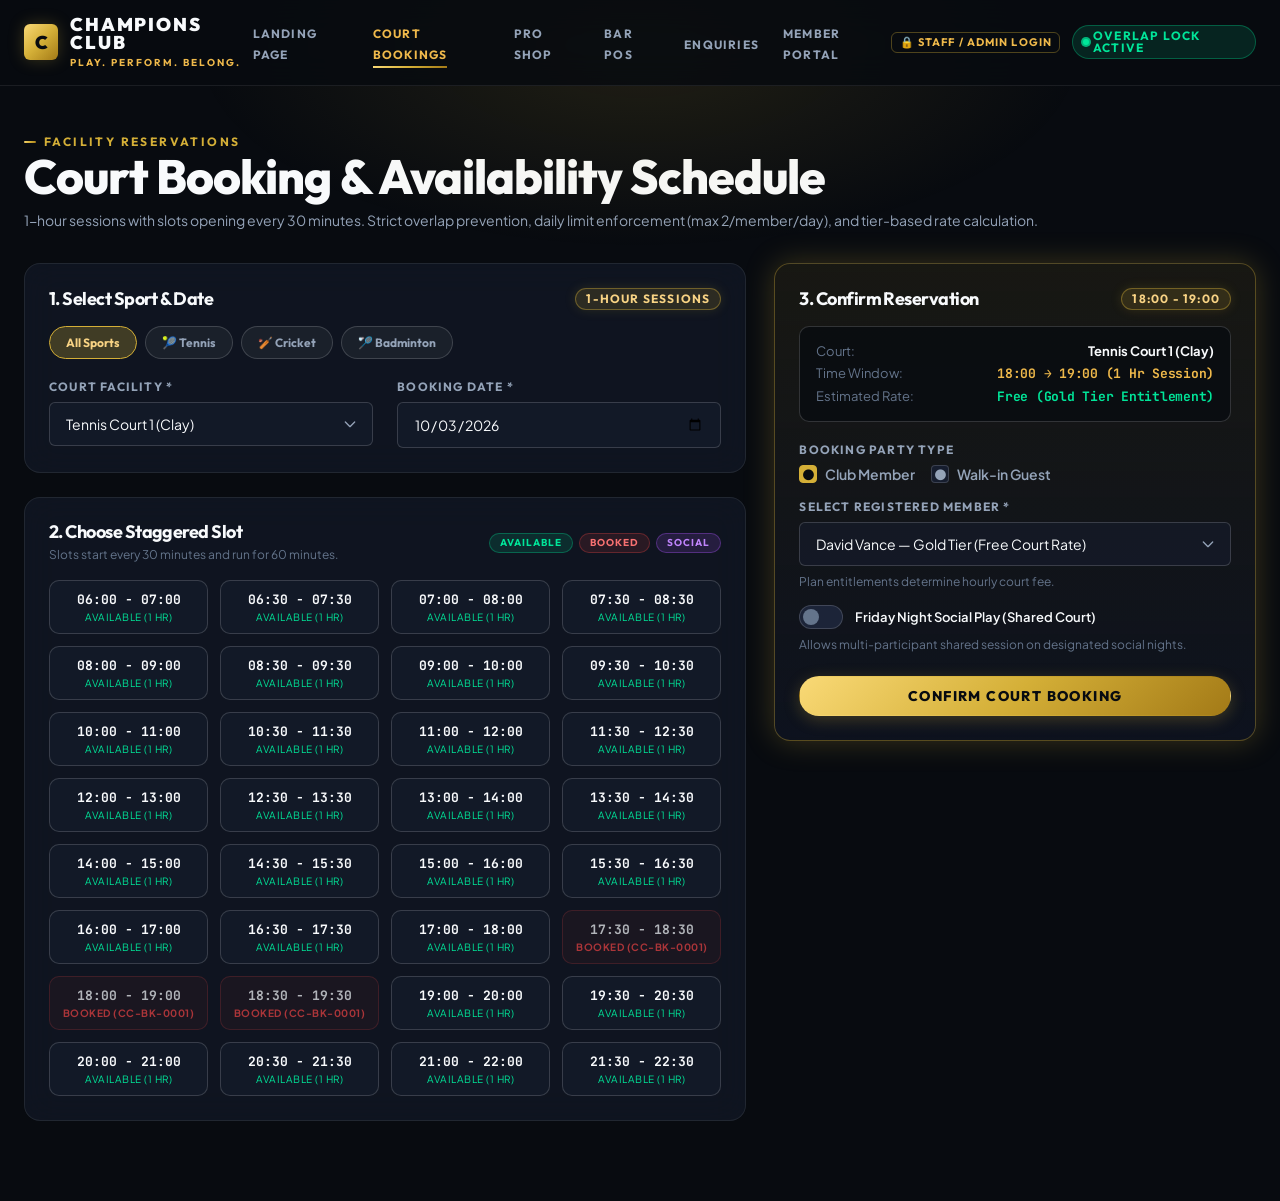
==== bookings.html @ 7fb0e602 "fix(crm): enable public membership enquiry portal without admin login block" ====
<!DOCTYPE html>
<html lang="en">
<head>
  <meta charset="UTF-8">
  <meta name="viewport" content="width=device-width, initial-scale=1.0">
  <title>CHAMPIONS CLUB — Court Booking Engine & Availability Schedule</title>
  <meta name="description" content="Championship Tennis, Cricket, and Badminton court booking calendar with real-time slot availability, member rate engine, and overlap lock.">
  <link rel="stylesheet" href="css/design_system.css">
  <link rel="stylesheet" href="css/landing.css">
  <link rel="stylesheet" href="css/admin_auth.css">
  <style>
    .cc-slot-grid {
      display: grid;
      grid-template-columns: repeat(auto-fill, minmax(130px, 1fr));
      gap: 0.75rem;
      margin-top: 1rem;
    }
    .cc-slot-btn {
      background: rgba(22, 29, 46, 0.6);
      border: 1px solid var(--cc-border-medium);
      border-radius: var(--cc-radius-md);
      padding: 10px 8px;
      text-align: center;
      cursor: pointer;
      transition: all var(--cc-transition-fast);
      display: flex;
      flex-direction: column;
      gap: 3px;
      user-select: none;
    }
    .cc-slot-btn:hover:not(.is-occupied):not(.is-disabled) {
      border-color: var(--cc-gold-500);
      background: var(--cc-gold-glow);
      transform: translateY(-2px);
    }
    .cc-slot-btn.is-selected {
      border-color: var(--cc-gold-500);
      background: var(--cc-grad-gold);
      color: #080B10 !important;
      box-shadow: 0 0 16px var(--cc-gold-glow);
    }
    .cc-slot-btn.is-selected .cc-slot-time,
    .cc-slot-btn.is-selected .cc-slot-status {
      color: #080B10 !important;
      font-weight: 800;
    }
    .cc-slot-btn.is-occupied {
      background: rgba(239, 68, 68, 0.08);
      border-color: rgba(239, 68, 68, 0.25);
      cursor: not-allowed;
      opacity: 0.7;
    }
    .cc-slot-btn.is-social {
      background: rgba(168, 85, 247, 0.12);
      border-color: rgba(168, 85, 247, 0.4);
    }
    .cc-slot-time {
      font-family: var(--cc-font-mono);
      font-size: 13px;
      font-weight: 700;
      color: var(--cc-text-primary);
    }
    .cc-slot-status {
      font-size: 10px;
      text-transform: uppercase;
      letter-spacing: 0.05em;
      color: var(--cc-text-muted);
    }
    .cc-court-filter-pill {
      background: rgba(255, 255, 255, 0.05);
      border: 1px solid var(--cc-border-medium);
      color: var(--cc-text-secondary);
      padding: 8px 16px;
      border-radius: var(--cc-radius-full);
      font-family: var(--cc-font-display);
      font-size: var(--cc-text-xs);
      font-weight: 700;
      cursor: pointer;
      transition: all var(--cc-transition-fast);
      display: inline-flex;
      align-items: center;
      gap: 6px;
    }
    .cc-court-filter-pill:hover,
    .cc-court-filter-pill.is-active {
      background: var(--cc-gold-glow);
      border-color: var(--cc-gold-500);
      color: var(--cc-gold-300);
    }
  </style>
</head>
<body>

  <!-- ==========================================
       TOP NAVBAR
       ========================================== -->
  <header class="cc-navbar" id="bookings-navbar">
    <div class="cc-navbar-container">
      <a href="index.html" class="cc-brand">
        <div class="cc-brand-logo-mark">C</div>
        <div class="cc-brand-text">
          <span class="cc-brand-name">CHAMPIONS CLUB</span>
          <span class="cc-brand-tagline">PLAY. PERFORM. BELONG.</span>
        </div>
      </a>

      <nav>
        <ul class="cc-nav-links">
          <li><a href="index.html" class="cc-nav-link">Landing Page</a></li>
          <li><a href="bookings.html" class="cc-nav-link is-active">Court Bookings</a></li>
          <li><a href="shop.html" class="cc-nav-link">Pro Shop</a></li>
          <li><a href="pos.html" class="cc-nav-link">Bar POS</a></li>
          <li><a href="crm.html" class="cc-nav-link">Enquiries</a></li>
          <li><a href="members.html" class="cc-nav-link">Roster (Admin)</a></li>
          <li><a href="portal.html" class="cc-nav-link cc-text-gold" style="font-weight: 700;">Member Portal</a></li>
          <li><a href="dashboard.html" class="cc-nav-link cc-text-gold" style="font-weight: 700;">Admin Dashboard</a></li>
        </ul>
      </nav>

      <div class="cc-nav-actions">
        <span class="cc-badge cc-badge-active">
          <span class="cc-pulse-dot"></span> Overlap Lock Active
        </span>
      </div>
    </div>
  </header>

  <main class="cc-container" style="padding-top: 2.5rem; padding-bottom: 5rem;">

    <!-- PAGE HEADER -->
    <div style="margin-bottom: 2rem;">
      <div class="cc-eyebrow">Facility Reservations</div>
      <h1 class="cc-heading-1">Court Booking &amp; Availability Schedule</h1>
      <p class="cc-body-sm" style="margin-top: 0.25rem;">
        1-hour sessions with slots opening every 30 minutes. Strict overlap prevention, daily limit enforcement (max 2/member/day), and tier-based rate calculation.
      </p>
    </div>

    <!-- MAIN TWO-COLUMN WORKSPACE: LEFT (CALENDAR & SLOTS) / RIGHT (BOOKING FORM) -->
    <div class="cc-grid cc-grid-cols-2" style="grid-template-columns: 1.2fr 0.8fr; align-items: flex-start; gap: 1.75rem;">
      
      <!-- LEFT: FACILITY SELECTION & LIVE 30-MIN TIME SLOTS -->
      <div style="display: flex; flex-direction: column; gap: 1.5rem;">
        
        <!-- Sport & Date Controls -->
        <div class="cc-card cc-card-glass">
          <div class="cc-card-header">
            <h3 class="cc-card-title">1. Select Sport &amp; Date</h3>
            <span class="cc-badge cc-badge-gold">1-Hour Sessions</span>
          </div>

          <div style="display: flex; flex-wrap: wrap; gap: 0.5rem; margin-bottom: 1.25rem;" id="sport-filter-group">
            <button class="cc-court-filter-pill is-active" data-sport="all">All Sports</button>
            <button class="cc-court-filter-pill" data-sport="tennis">&#127934; Tennis</button>
            <button class="cc-court-filter-pill" data-sport="cricket">&#127951; Cricket</button>
            <button class="cc-court-filter-pill" data-sport="badminton">&#127992; Badminton</button>
          </div>

          <div class="cc-grid cc-grid-cols-2">
            <div class="cc-form-group" style="margin-bottom: 0;">
              <label class="cc-label" for="booking-court-select">Court Facility *</label>
              <select id="booking-court-select" class="cc-select">
                <option value="1">Tennis Court 1 (Clay)</option>
                <option value="2">Tennis Court 2 (Hard)</option>
                <option value="3">Cricket Pitch & Net 1 (Turf)</option>
                <option value="4">Cricket Practice Net 2</option>
                <option value="5">Badminton Court 1 (Indoor Mat)</option>
                <option value="6">Badminton Court 2 (Indoor Mat)</option>
              </select>
            </div>

            <div class="cc-form-group" style="margin-bottom: 0;">
              <label class="cc-label" for="booking-date-input">Booking Date *</label>
              <input type="date" id="booking-date-input" class="cc-input" value="2026-10-03">
            </div>
          </div>
        </div>

        <!-- 30-Minute Staggered Slots Grid -->
        <div class="cc-card cc-card-glass">
          <div class="cc-card-header">
            <div>
              <h3 class="cc-card-title">2. Choose Staggered Slot</h3>
              <p class="cc-body-xs" style="margin-top: 2px;">Slots start every 30 minutes and run for 60 minutes.</p>
            </div>
            <div style="display: flex; gap: 6px;">
              <span class="cc-badge cc-badge-active" style="font-size: 10px;">Available</span>
              <span class="cc-badge cc-badge-danger" style="font-size: 10px;">Booked</span>
              <span class="cc-badge cc-badge-social" style="font-size: 10px;">Social</span>
            </div>
          </div>

          <div class="cc-slot-grid" id="slots-container">
            <!-- Populated dynamically by JS -->
          </div>
        </div>

      </div>

      <!-- RIGHT: BOOKING RESERVATION FORM -->
      <div>
        <div class="cc-card cc-card-highlight">
          <div class="cc-card-header">
            <h3 class="cc-card-title cc-text-gold">3. Confirm Reservation</h3>
            <span class="cc-badge cc-badge-gold" id="form-selected-slot-badge">Select Slot</span>
          </div>

          <form id="court-booking-form">
            <!-- Selected Window Summary -->
            <div style="background: rgba(8, 11, 16, 0.7); border: 1px solid var(--cc-border-medium); border-radius: var(--cc-radius-md); padding: 1rem; margin-bottom: 1.25rem;">
              <div style="display: flex; justify-content: space-between; font-size: 13px; margin-bottom: 6px;">
                <span style="color: var(--cc-text-muted);">Court:</span>
                <strong style="color: var(--cc-text-primary);" id="summary-court-name">Tennis Court 1 (Clay)</strong>
              </div>
              <div style="display: flex; justify-content: space-between; font-size: 13px; margin-bottom: 6px;">
                <span style="color: var(--cc-text-muted);">Time Window:</span>
                <strong class="cc-text-mono" style="color: var(--cc-gold-400);" id="summary-time-window">18:00 &rarr; 19:00 (1 Hr)</strong>
              </div>
              <div style="display: flex; justify-content: space-between; font-size: 13px;">
                <span style="color: var(--cc-text-muted);">Estimated Rate:</span>
                <strong class="cc-text-mono" style="color: var(--cc-neon-green);" id="summary-rate-amount">Select Party</strong>
              </div>
            </div>

            <!-- Booking Type -->
            <div class="cc-form-group">
              <label class="cc-label">Booking Party Type</label>
              <div style="display: flex; gap: 1rem;">
                <label class="cc-checkbox" style="font-weight: 600;">
                  <input type="radio" name="booking-party-type" value="member" checked id="radio-party-member">
                  <span class="cc-checkbox-box">●</span>
                  <span>Club Member</span>
                </label>
                <label class="cc-checkbox" style="font-weight: 600;">
                  <input type="radio" name="booking-party-type" value="walkin" id="radio-party-walkin">
                  <span class="cc-checkbox-box">●</span>
                  <span>Walk-in Guest</span>
                </label>
              </div>
            </div>

            <!-- Member Select Section -->
            <div id="section-member-select" class="cc-form-group">
              <label class="cc-label" for="booking-member-select">Select Registered Member *</label>
              <select id="booking-member-select" class="cc-select">
                <option value="CC-MEM-00101" data-plan="gold">David Vance — Gold Tier (Free Court Rate)</option>
                <option value="CC-MEM-00102" data-plan="silver">Elena Rostova — Silver Tier (₹ 300/hr Rate)</option>
                <option value="CC-MEM-00103" data-plan="junior">Leo Chen — Junior Tier (₹ 200/hr Rate)</option>
                <option value="CC-MEM-00104" data-plan="silver">Vikram Mehta — Silver Tier (Expired)</option>
              </select>
              <span class="cc-form-helper">Plan entitlements determine hourly court fee.</span>
            </div>

            <!-- Walk-in Fields -->
            <div id="section-walkin-fields" style="display: none;">
              <div class="cc-form-group">
                <label class="cc-label" for="walkin-name-input">Guest Full Name *</label>
                <input type="text" id="walkin-name-input" class="cc-input" placeholder="e.g. Michael Jordan">
              </div>
              <div class="cc-form-group">
                <label class="cc-label" for="walkin-phone-input">Phone Number</label>
                <input type="text" id="walkin-phone-input" class="cc-input" placeholder="+91 98765 00000">
              </div>
            </div>

            <!-- Social Play Option -->
            <div class="cc-form-group" style="margin-top: 0.5rem;">
              <label class="cc-switch">
                <input type="checkbox" id="booking-social-toggle">
                <span class="cc-switch-slider"></span>
                <span style="font-size: 13px; font-weight: 600; color: var(--cc-text-primary);">
                  Friday Night Social Play (Shared Court)
                </span>
              </label>
              <span class="cc-form-helper">Allows multi-participant shared session on designated social nights.</span>
            </div>

            <!-- Validation Error Alert (Live) -->
            <div id="booking-form-error" class="cc-alert-error" style="display: none; margin-bottom: 1rem;">
              <svg class="cc-alert-icon" width="20" height="20" fill="none" stroke="currentColor" viewBox="0 0 24 24">
                <path stroke-linecap="round" stroke-linejoin="round" stroke-width="2" d="M12 9v2m0 4h.01m-6.938 4h13.856c1.54 0 2.502-1.667 1.732-3L13.732 4c-.77-1.333-2.694-1.333-3.464 0L3.34 16c-.77 1.333.192 3 1.732 3z"/>
              </svg>
              <div>
                <div class="cc-alert-title" id="form-error-title">Validation Error</div>
                <div class="cc-alert-msg" id="form-error-msg">Error details...</div>
              </div>
            </div>

            <button type="submit" class="cc-btn cc-btn-primary cc-btn-pill" style="width: 100%; margin-top: 0.5rem;" id="btn-submit-booking">
              CONFIRM COURT BOOKING
            </button>
          </form>
        </div>
      </div>

    </div>

    <!-- ==========================================
         ADMIN / FRONT DESK BOOKING LIST (ADMIN ONLY)
         ========================================== -->
    <div style="margin-top: 4rem;" class="cc-admin-only" id="admin-bookings-section">
      <div class="cc-showcase-header" style="display: flex; justify-content: space-between; align-items: flex-end; flex-wrap: wrap; gap: 1rem;">
        <div>
          <div class="cc-eyebrow">Front Desk Roster</div>
          <h2 class="cc-heading-2">Active &amp; Historical Bookings</h2>
          <p class="cc-body-sm">Manage court reservations, inspect active players, and process cancellations.</p>
        </div>
        <div class="cc-input-search-wrap" style="max-width: 320px;">
          <svg class="cc-search-icon" fill="none" stroke="currentColor" viewBox="0 0 24 24">
            <path stroke-linecap="round" stroke-linejoin="round" stroke-width="2" d="M21 21l-6-6m2-5a7 7 0 11-14 0 7 7 0 0114 0z"/>
          </svg>
          <input type="search" id="admin-booking-search" class="cc-input cc-input-search" placeholder="Search reference, player or court...">
        </div>
      </div>

      <div class="cc-table-container">
        <table class="cc-table" id="admin-bookings-table">
          <thead>
            <tr>
              <th>Reference / Sport</th>
              <th>Court Facility</th>
              <th>Player / Member</th>
              <th>Date &amp; Time Window</th>
              <th>Duration</th>
              <th>Rate Applied</th>
              <th>Status</th>
              <th style="text-align: right;">Action</th>
            </tr>
          </thead>
          <tbody id="admin-bookings-body">
            <!-- Populated dynamically by JS -->
          </tbody>
        </table>
      </div>
    </div>

  </main>

  <!-- ==========================================
       MODAL: BOOKING CONFIRMATION RECEIPT
       ========================================== -->
  <div class="cc-modal-backdrop" id="modal-booking-confirmation" role="dialog" aria-modal="true">
    <div class="cc-modal" style="max-width: 520px; text-align: center;">
      <div class="cc-modal-header" style="justify-content: center; position: relative;">
        <h3 class="cc-modal-title cc-text-gradient-gold">Court Session Confirmed</h3>
        <button class="cc-modal-close" data-cc-modal-close style="position: absolute; right: 16px;">
          <svg width="20" height="20" fill="none" stroke="currentColor" viewBox="0 0 24 24">
            <path stroke-linecap="round" stroke-linejoin="round" stroke-width="2" d="M6 18L18 6M6 6l12 12"/>
          </svg>
        </button>
      </div>
      <div class="cc-modal-body">
        <div style="width: 60px; height: 60px; border-radius: 50%; background: rgba(0, 229, 153, 0.15); border: 2px solid var(--cc-neon-green); display: flex; align-items: center; justify-content: center; margin: 0 auto 1.25rem; color: var(--cc-neon-green); font-size: 28px;">
          ✓
        </div>
        <div class="cc-text-mono" id="confirm-modal-ref" style="font-size: 1.25rem; font-weight: 800; color: var(--cc-gold-400); margin-bottom: 0.5rem;">
          CC-BK-0001
        </div>
        <p class="cc-body-sm" style="margin-bottom: 1.5rem;">
          Your 1-hour court session has been successfully booked with conflict-lock validation.
        </p>

        <div style="background: rgba(22, 29, 46, 0.6); border: 1px solid var(--cc-border-subtle); border-radius: var(--cc-radius-md); padding: 1rem; text-align: left; display: flex; flex-direction: column; gap: 0.5rem; font-size: 13px;">
          <div style="display: flex; justify-content: space-between;">
            <span style="color: var(--cc-text-muted);">Court:</span>
            <strong id="confirm-modal-court" style="color: var(--cc-text-primary);">-</strong>
          </div>
          <div style="display: flex; justify-content: space-between;">
            <span style="color: var(--cc-text-muted);">Time Slot:</span>
            <strong id="confirm-modal-time" class="cc-text-mono" style="color: var(--cc-gold-400);">-</strong>
          </div>
          <div style="display: flex; justify-content: space-between;">
            <span style="color: var(--cc-text-muted);">Player:</span>
            <strong id="confirm-modal-player" style="color: var(--cc-text-primary);">-</strong>
          </div>
          <div style="display: flex; justify-content: space-between;">
            <span style="color: var(--cc-text-muted);">Rate Charged:</span>
            <strong id="confirm-modal-rate" class="cc-text-mono" style="color: var(--cc-neon-green);">-</strong>
          </div>
        </div>
      </div>
      <div class="cc-modal-footer" style="justify-content: center;">
        <button type="button" class="cc-btn cc-btn-primary cc-btn-sm cc-btn-pill" data-cc-modal-close>
          Done &amp; View Schedule
        </button>
      </div>
    </div>
  </div>

  <script src="js/club_data_store.js"></script>
  <script src="js/club_api.js"></script>
  <script src="js/design_system.js"></script>
  <script src="js/admin_auth.js"></script>
  <script src="js/booking_manager.js"></script>
</body>
</html>
---- css/design_system.css ----
/**
 * CHAMPIONS CLUB — Master Design System Stylesheet
 * Brand: CHAMPIONS CLUB | Tagline: PLAY. PERFORM. BELONG.
 */

@import './variables.css';
@import './typography.css';
@import './components.css';
@import './responsive.css';

/* Global Box-Sizing & Reset */
*, *::before, *::after {
  box-sizing: border-box;
  margin: 0;
  padding: 0;
}

body {
  min-height: 100vh;
  background-color: var(--cc-bg-primary);
  color: var(--cc-text-primary);
  font-family: var(--cc-font-body);
  overflow-x: hidden;
  position: relative;
}

/* Background Ambient Glow Effects */
body::before {
  content: '';
  position: fixed;
  top: -150px;
  left: 50%;
  transform: translateX(-50%);
  width: 900px;
  height: 400px;
  background: radial-gradient(ellipse at center, rgba(212, 175, 55, 0.12) 0%, rgba(8, 11, 16, 0) 70%);
  pointer-events: none;
  z-index: 0;
}

/* Showcase Section Helpers */
.cc-showcase-section {
  padding: var(--cc-space-12) 0;
  border-bottom: 1px solid var(--cc-border-subtle);
  position: relative;
  z-index: var(--cc-z-base);
}

.cc-showcase-header {
  margin-bottom: var(--cc-space-8);
}

.cc-swatch-grid {
  display: grid;
  grid-template-columns: repeat(auto-fill, minmax(180px, 1fr));
  gap: var(--cc-space-4);
}

.cc-swatch-card {
  background: var(--cc-bg-secondary);
  border: 1px solid var(--cc-border-subtle);
  border-radius: var(--cc-radius-md);
  padding: var(--cc-space-3);
  display: flex;
  flex-direction: column;
  gap: var(--cc-space-2);
}

.cc-swatch-preview {
  height: 60px;
  border-radius: var(--cc-radius-sm);
  border: 1px solid rgba(255, 255, 255, 0.05);
}

.cc-swatch-name {
  font-family: var(--cc-font-display);
  font-size: var(--cc-text-xs);
  font-weight: 700;
  color: var(--cc-text-primary);
}

.cc-swatch-val {
  font-family: var(--cc-font-mono);
  font-size: 0.6875rem;
  color: var(--cc-text-muted);
}
---- css/landing.css ----
/**
 * CHAMPIONS CLUB — Public Landing Page Styles
 * Supplements design_system.css for the public portal
 */

/* Hero Banner */
.cc-landing-hero {
  position: relative;
  min-height: 85vh;
  display: flex;
  align-items: center;
  justify-content: center;
  text-align: center;
  padding: var(--cc-space-20) var(--cc-space-6);
  border-bottom: 1px solid var(--cc-border-subtle);
  overflow: hidden;
}

.cc-hero-bg {
  position: absolute;
  inset: 0;
  background-image: linear-gradient(180deg, rgba(8, 11, 16, 0.65) 0%, rgba(8, 11, 16, 0.92) 100%), url('../assets/images/hero.jpg');
  background-size: cover;
  background-position: center;
  background-repeat: no-repeat;
  z-index: 0;
  transform: scale(1.02);
  transition: transform 10s ease;
}

.cc-landing-hero:hover .cc-hero-bg {
  transform: scale(1.06);
}

.cc-hero-content {
  position: relative;
  z-index: 1;
  max-width: 860px;
  display: flex;
  flex-direction: column;
  align-items: center;
}

.cc-hero-title {
  font-family: var(--cc-font-display);
  font-size: clamp(3rem, 7vw, 5.5rem);
  font-weight: 900;
  letter-spacing: -0.02em;
  text-transform: uppercase;
  line-height: 1;
  margin: var(--cc-space-4) 0;
}

.cc-hero-subtitle {
  font-size: clamp(1.125rem, 2.5vw, 1.375rem);
  line-height: var(--cc-leading-relaxed);
  color: #CBD5E1;
  max-width: 680px;
  margin-bottom: var(--cc-space-8);
}

.cc-hero-actions {
  display: flex;
  flex-wrap: wrap;
  gap: var(--cc-space-4);
  justify-content: center;
}

/* Facility Cards */
.cc-facility-card {
  background: var(--cc-bg-secondary);
  border: 1px solid var(--cc-border-subtle);
  border-radius: var(--cc-radius-lg);
  overflow: hidden;
  display: flex;
  flex-direction: column;
  transition: transform var(--cc-transition-base), border-color var(--cc-transition-base), box-shadow var(--cc-transition-base);
}

.cc-facility-card:hover {
  transform: translateY(-6px);
  border-color: var(--cc-border-highlight);
  box-shadow: var(--cc-shadow-gold);
}

.cc-facility-img-wrap {
  position: relative;
  width: 100%;
  height: 220px;
  overflow: hidden;
  background: var(--cc-bg-tertiary);
}

.cc-facility-img {
  width: 100%;
  height: 100%;
  object-fit: cover;
  transition: transform var(--cc-transition-slow);
}

.cc-facility-card:hover .cc-facility-img {
  transform: scale(1.08);
}

.cc-facility-badge-pos {
  position: absolute;
  top: 14px;
  left: 14px;
  z-index: 2;
}

.cc-facility-body {
  padding: var(--cc-space-6);
  display: flex;
  flex-direction: column;
  flex-grow: 1;
}

.cc-facility-title {
  font-family: var(--cc-font-display);
  font-size: var(--cc-text-xl);
  font-weight: 700;
  color: var(--cc-text-primary);
  margin-bottom: var(--cc-space-2);
}

.cc-facility-features {
  list-style: none;
  padding: 0;
  margin: var(--cc-space-4) 0 var(--cc-space-6);
  display: flex;
  flex-direction: column;
  gap: var(--cc-space-2);
}

.cc-facility-feature-item {
  font-size: var(--cc-text-xs);
  color: var(--cc-text-secondary);
  display: flex;
  align-items: center;
  gap: var(--cc-space-2);
}

.cc-facility-feature-item::before {
  content: '✓';
  color: var(--cc-gold-500);
  font-weight: 800;
}

/* Membership Tiers Grid */
.cc-tier-card {
  background: var(--cc-bg-secondary);
  border: 1px solid var(--cc-border-subtle);
  border-radius: var(--cc-radius-xl);
  padding: var(--cc-space-8);
  display: flex;
  flex-direction: column;
  position: relative;
  transition: all var(--cc-transition-base);
}

.cc-tier-card:hover {
  transform: translateY(-6px);
  box-shadow: var(--cc-shadow-lg);
}

.cc-tier-card.is-featured {
  background: linear-gradient(180deg, rgba(212, 175, 55, 0.12) 0%, rgba(14, 19, 31, 0.98) 100%);
  border-color: var(--cc-gold-500);
  box-shadow: var(--cc-shadow-gold);
}

.cc-tier-featured-pill {
  position: absolute;
  top: -12px;
  left: 50%;
  transform: translateX(-50%);
}

.cc-tier-name {
  font-family: var(--cc-font-display);
  font-size: var(--cc-text-2xl);
  font-weight: 800;
  color: var(--cc-text-primary);
  margin-bottom: var(--cc-space-2);
}

.cc-tier-price-box {
  background: rgba(8, 11, 16, 0.6);
  border: 1px dashed var(--cc-border-medium);
  border-radius: var(--cc-radius-md);
  padding: var(--cc-space-3) var(--cc-space-4);
  margin: var(--cc-space-4) 0 var(--cc-space-6);
  text-align: center;
}

.cc-tier-price-label {
  font-family: var(--cc-font-display);
  font-size: var(--cc-text-xs);
  font-weight: 800;
  letter-spacing: var(--cc-tracking-widest);
  text-transform: uppercase;
  color: var(--cc-gold-400);
}

.cc-tier-benefits-list {
  list-style: none;
  padding: 0;
  margin: 0 0 var(--cc-space-8);
  display: flex;
  flex-direction: column;
  gap: var(--cc-space-3);
  flex-grow: 1;
}

.cc-tier-benefit-item {
  font-size: var(--cc-text-sm);
  color: var(--cc-text-secondary);
  display: flex;
  align-items: flex-start;
  gap: var(--cc-space-2);
  line-height: var(--cc-leading-snug);
}

.cc-tier-benefit-icon {
  color: var(--cc-gold-500);
  flex-shrink: 0;
  margin-top: 2px;
}

/* Shop Category Cards */
.cc-shop-cat-card {
  background: var(--cc-bg-secondary);
  border: 1px solid var(--cc-border-subtle);
  border-radius: var(--cc-radius-lg);
  padding: var(--cc-space-6);
  display: flex;
  flex-direction: column;
  align-items: flex-start;
  gap: var(--cc-space-3);
  transition: all var(--cc-transition-base);
  text-decoration: none;
}

.cc-shop-cat-card:hover {
  transform: translateY(-4px);
  border-color: var(--cc-border-highlight);
  background: var(--cc-bg-tertiary);
}

.cc-shop-cat-icon {
  width: 48px;
  height: 48px;
  border-radius: var(--cc-radius-md);
  background: rgba(212, 175, 55, 0.1);
  border: 1px solid var(--cc-border-highlight);
  display: flex;
  align-items: center;
  justify-content: center;
  color: var(--cc-gold-400);
}

.cc-shop-cat-name {
  font-family: var(--cc-font-display);
  font-size: var(--cc-text-lg);
  font-weight: 700;
  color: var(--cc-text-primary);
}

.cc-shop-cat-desc {
  font-size: var(--cc-text-xs);
  color: var(--cc-text-muted);
  line-height: var(--cc-leading-normal);
}

/* Final CTA Section */
.cc-cta-section {
  position: relative;
  background: linear-gradient(135deg, rgba(212, 175, 55, 0.12) 0%, rgba(14, 19, 31, 0.95) 50%, rgba(8, 11, 16, 0.98) 100%);
  border: 1px solid var(--cc-border-highlight);
  border-radius: var(--cc-radius-xl);
  padding: var(--cc-space-16) var(--cc-space-8);
  text-align: center;
  margin: var(--cc-space-16) 0;
  overflow: hidden;
  box-shadow: var(--cc-shadow-gold);
}

.cc-cta-content {
  position: relative;
  z-index: 1;
  max-width: 680px;
  margin: 0 auto;
  display: flex;
  flex-direction: column;
  align-items: center;
}
---- css/admin_auth.css ----
/* ==========================================================================
   CHAMPIONS CLUB — Admin Authentication & Security Guard Styles
   Ensures administrative controls, financial data, member rosters, and CRM
   tools are visible strictly when an authorized Administrator is logged in.
   ========================================================================== */

/* Utility class for hiding unauthorized elements */
.cc-hidden-unauthorized {
  display: none !important;
}

/* Navbar Admin Active Badge */
.cc-admin-badge-pill {
  display: inline-flex;
  align-items: center;
  gap: 8px;
  background: rgba(212, 175, 55, 0.12);
  border: 1px solid var(--cc-gold-500);
  border-radius: var(--cc-radius-full);
  padding: 4px 12px;
  font-family: var(--cc-font-display);
  font-size: 11px;
  font-weight: 700;
  color: var(--cc-gold-300);
  box-shadow: 0 0 12px var(--cc-gold-glow);
}

.cc-admin-badge-pill .cc-pulse-dot {
  width: 7px;
  height: 7px;
  border-radius: 50%;
  background: var(--cc-gold-400);
  box-shadow: 0 0 6px var(--cc-gold-400);
}

.cc-admin-signout-btn {
  background: rgba(0, 0, 0, 0.35);
  border: 1px solid rgba(255, 255, 255, 0.15);
  color: #FFFFFF;
  padding: 2px 8px;
  border-radius: 12px;
  font-size: 10px;
  cursor: pointer;
  transition: all var(--cc-transition-fast);
}
.cc-admin-signout-btn:hover {
  background: var(--cc-crimson);
  border-color: var(--cc-crimson);
  color: #FFFFFF;
}

/* Admin Access Gate / Shield Card */
.cc-admin-gate-card {
  max-width: 540px;
  margin: 3rem auto;
  background: var(--cc-bg-surface-glass);
  border: 1px solid var(--cc-border-highlight);
  border-radius: var(--cc-radius-xl);
  padding: 2.5rem;
  box-shadow: 0 20px 48px rgba(0, 0, 0, 0.6);
  text-align: center;
  position: relative;
  overflow: hidden;
}

.cc-admin-gate-card::before {
  content: '';
  position: absolute;
  top: -80px;
  left: 50%;
  transform: translateX(-50%);
  width: 220px;
  height: 220px;
  background: radial-gradient(circle, var(--cc-gold-glow) 0%, transparent 70%);
  pointer-events: none;
}

.cc-admin-lock-icon-wrap {
  width: 72px;
  height: 72px;
  margin: 0 auto 1.25rem;
  border-radius: 50%;
  background: rgba(212, 175, 55, 0.1);
  border: 2px solid var(--cc-gold-500);
  display: flex;
  align-items: center;
  justify-content: center;
  color: var(--cc-gold-400);
  box-shadow: 0 0 24px var(--cc-gold-glow);
}

.cc-admin-quick-login-btn {
  background: rgba(212, 175, 55, 0.1);
  border: 1px dashed var(--cc-gold-500);
  color: var(--cc-gold-300);
  padding: 8px 14px;
  border-radius: var(--cc-radius-md);
  font-size: 12px;
  font-weight: 700;
  cursor: pointer;
  transition: all var(--cc-transition-fast);
  display: inline-flex;
  align-items: center;
  gap: 6px;
  margin-top: 1rem;
}
.cc-admin-quick-login-btn:hover {
  background: var(--cc-gold-glow);
  border-style: solid;
  transform: translateY(-1px);
}
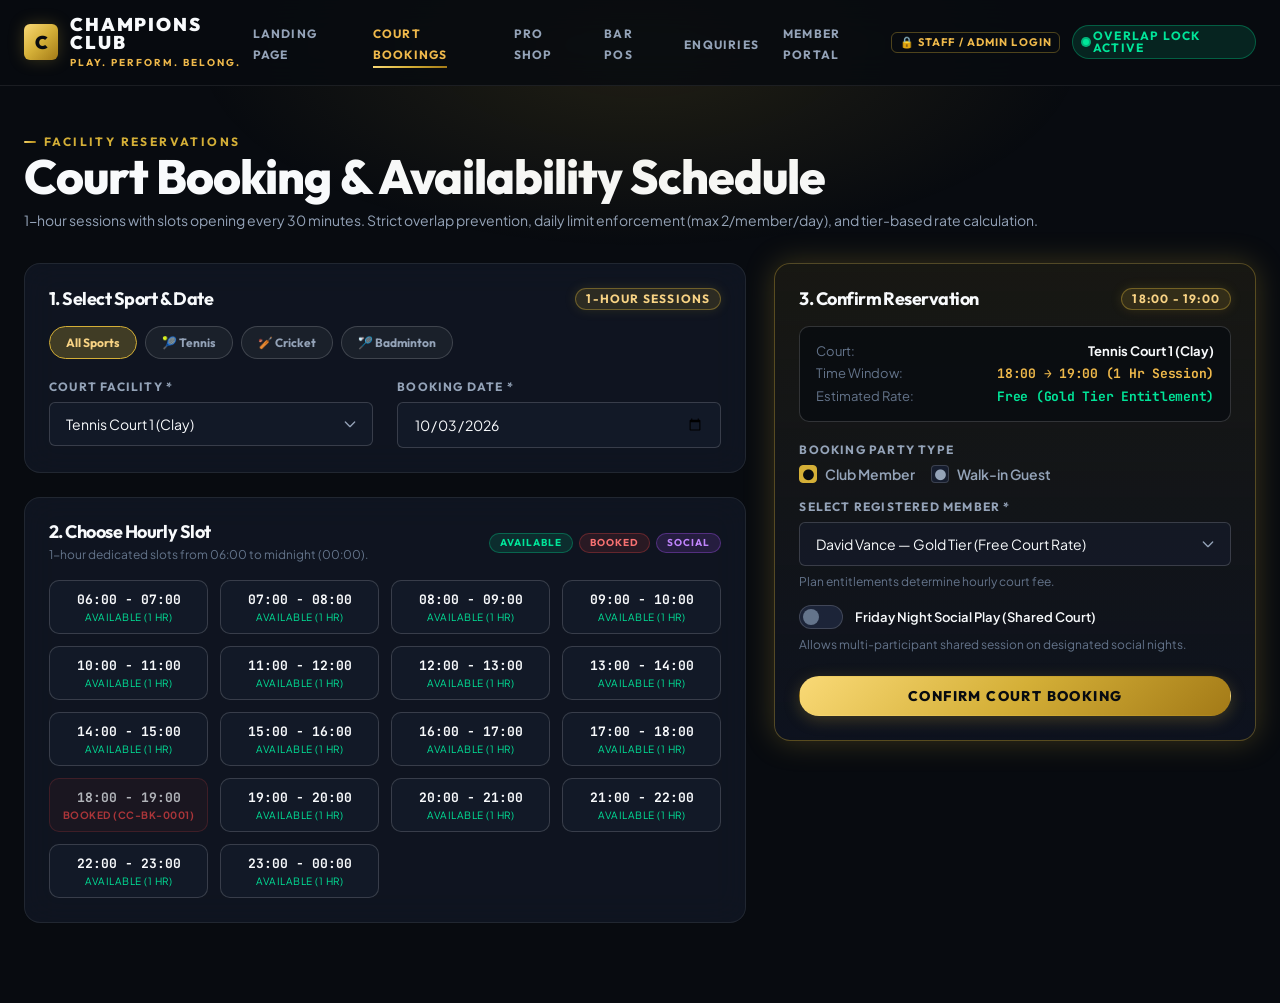
==== commit d1babcb6: "feat(bookings): standardize time slots to 1-hour intervals from 06:00 to midnight" ====
--- a/bookings.html
+++ b/bookings.html
@@ -176,12 +176,12 @@
           </div>
         </div>
 
-        <!-- 30-Minute Staggered Slots Grid -->
+        <!-- 1-Hour Dedicated Hourly Slots Grid -->
         <div class="cc-card cc-card-glass">
           <div class="cc-card-header">
             <div>
-              <h3 class="cc-card-title">2. Choose Staggered Slot</h3>
-              <p class="cc-body-xs" style="margin-top: 2px;">Slots start every 30 minutes and run for 60 minutes.</p>
+              <h3 class="cc-card-title">2. Choose Hourly Slot</h3>
+              <p class="cc-body-xs" style="margin-top: 2px;">1-hour dedicated slots from 06:00 to midnight (00:00).</p>
             </div>
             <div style="display: flex; gap: 6px;">
               <span class="cc-badge cc-badge-active" style="font-size: 10px;">Available</span>
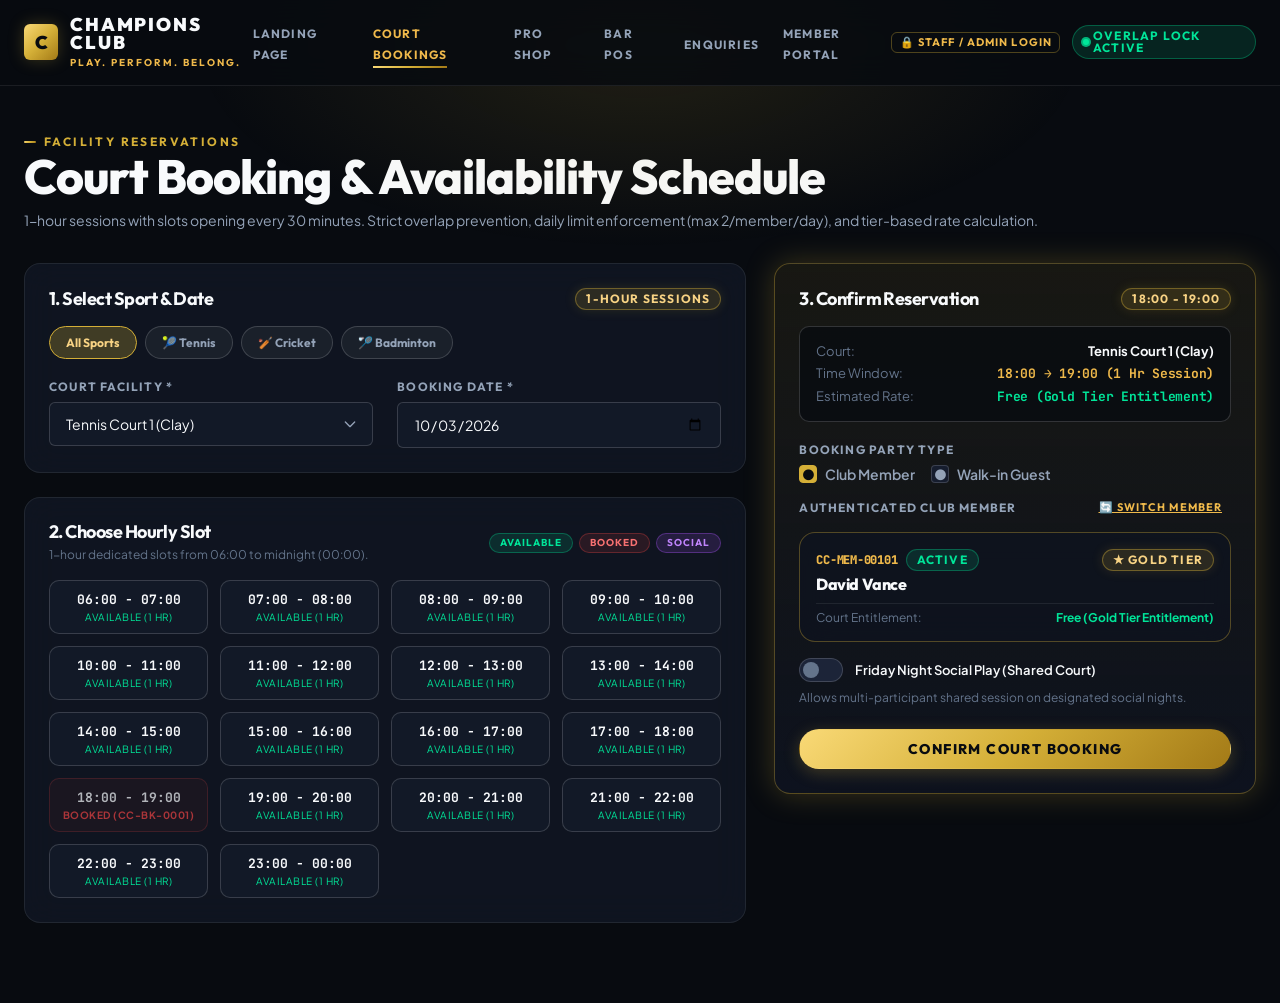
==== commit 7dceaf68: "feat(bookings): replace static member select with authenticated member display and dynamic member ro" ====
--- a/bookings.html
+++ b/bookings.html
@@ -239,16 +239,36 @@
               </div>
             </div>
 
-            <!-- Member Select Section -->
+            <!-- Member Identity Display Section (No select box needed) -->
             <div id="section-member-select" class="cc-form-group">
-              <label class="cc-label" for="booking-member-select">Select Registered Member *</label>
-              <select id="booking-member-select" class="cc-select">
-                <option value="CC-MEM-00101" data-plan="gold">David Vance — Gold Tier (Free Court Rate)</option>
-                <option value="CC-MEM-00102" data-plan="silver">Elena Rostova — Silver Tier (₹ 300/hr Rate)</option>
-                <option value="CC-MEM-00103" data-plan="junior">Leo Chen — Junior Tier (₹ 200/hr Rate)</option>
-                <option value="CC-MEM-00104" data-plan="silver">Vikram Mehta — Silver Tier (Expired)</option>
-              </select>
-              <span class="cc-form-helper">Plan entitlements determine hourly court fee.</span>
+              <div style="display: flex; justify-content: space-between; align-items: center; margin-bottom: 0.5rem;">
+                <label class="cc-label" style="margin-bottom: 0;">Authenticated Club Member</label>
+                <button type="button" class="cc-btn cc-btn-ghost cc-btn-sm" id="btn-switch-member" style="font-size: 11px; color: var(--cc-gold-400); padding: 2px 8px; text-decoration: underline;">
+                  🔄 Switch Member
+                </button>
+              </div>
+
+              <!-- Dynamic Member Identity Card -->
+              <div class="cc-card cc-card-glass" id="member-active-badge-card" style="padding: 1rem; border-color: rgba(212, 175, 55, 0.35); background: rgba(14, 19, 31, 0.75);">
+                <div style="display: flex; justify-content: space-between; align-items: flex-start; margin-bottom: 0.5rem;">
+                  <div>
+                    <div style="display: flex; align-items: center; gap: 8px;">
+                      <span class="cc-text-mono" id="member-card-id" style="font-size: 12px; font-weight: 800; color: var(--cc-gold-400);">CC-MEM-00101</span>
+                      <span class="cc-badge cc-badge-active" id="member-card-state">ACTIVE</span>
+                    </div>
+                    <h4 id="member-card-name" style="font-size: 16px; font-weight: 800; color: var(--cc-text-primary); margin: 4px 0 2px;">David Vance</h4>
+                  </div>
+                  <span class="cc-badge cc-badge-gold" id="member-card-tier-badge">★ GOLD TIER</span>
+                </div>
+                
+                <div style="display: flex; justify-content: space-between; font-size: 12px; border-top: 1px solid var(--cc-border-subtle); padding-top: 6px; margin-top: 6px;">
+                  <span style="color: var(--cc-text-muted);">Court Entitlement:</span>
+                  <strong id="member-card-rate-label" style="color: var(--cc-neon-green);">Free (Gold Tier Entitlement)</strong>
+                </div>
+              </div>
+
+              <!-- Hidden input for active member ID -->
+              <input type="hidden" id="booking-member-id" value="CC-MEM-00101">
             </div>
 
             <!-- Walk-in Fields -->
@@ -387,6 +407,41 @@
     </div>
   </div>
 
+  <!-- ==========================================
+       MODAL: SWITCH / SELECT REGISTERED MEMBER
+       ========================================== -->
+  <div class="cc-modal-backdrop" id="modal-switch-member" role="dialog" aria-modal="true" aria-labelledby="modal-switch-title">
+    <div class="cc-modal" style="max-width: 520px;">
+      <div class="cc-modal-header">
+        <div>
+          <span class="cc-eyebrow" style="color: var(--cc-gold-400);">Roster &amp; Member Accounts</span>
+          <h3 class="cc-modal-title" id="modal-switch-title">Select Member for Booking</h3>
+        </div>
+        <button class="cc-modal-close" data-cc-modal-close aria-label="Close dialog">
+          <svg width="20" height="20" fill="none" stroke="currentColor" viewBox="0 0 24 24">
+            <path stroke-linecap="round" stroke-linejoin="round" stroke-width="2" d="M6 18L18 6M6 6l12 12"/>
+          </svg>
+        </button>
+      </div>
+      <div class="cc-modal-body">
+        <p class="cc-body-xs" style="color: var(--cc-text-muted); margin-bottom: 1rem;">
+          Select any active club member below. All newly enrolled members and CRM conversions appear dynamically.
+        </p>
+        
+        <div class="cc-form-group" style="margin-bottom: 1rem;">
+          <input type="text" id="switch-member-search" class="cc-input" placeholder="Search members by name, ID or tier..." style="font-size: 13px;">
+        </div>
+
+        <div id="switch-members-list" style="display: flex; flex-direction: column; gap: 0.5rem; max-height: 280px; overflow-y: auto;">
+          <!-- Dynamically populated from ClubDataStore.getMembers() -->
+        </div>
+      </div>
+      <div class="cc-modal-footer">
+        <button type="button" class="cc-btn cc-btn-ghost cc-btn-sm" data-cc-modal-close>Close</button>
+      </div>
+    </div>
+  </div>
+
   <script src="js/club_data_store.js"></script>
   <script src="js/club_api.js"></script>
   <script src="js/design_system.js"></script>
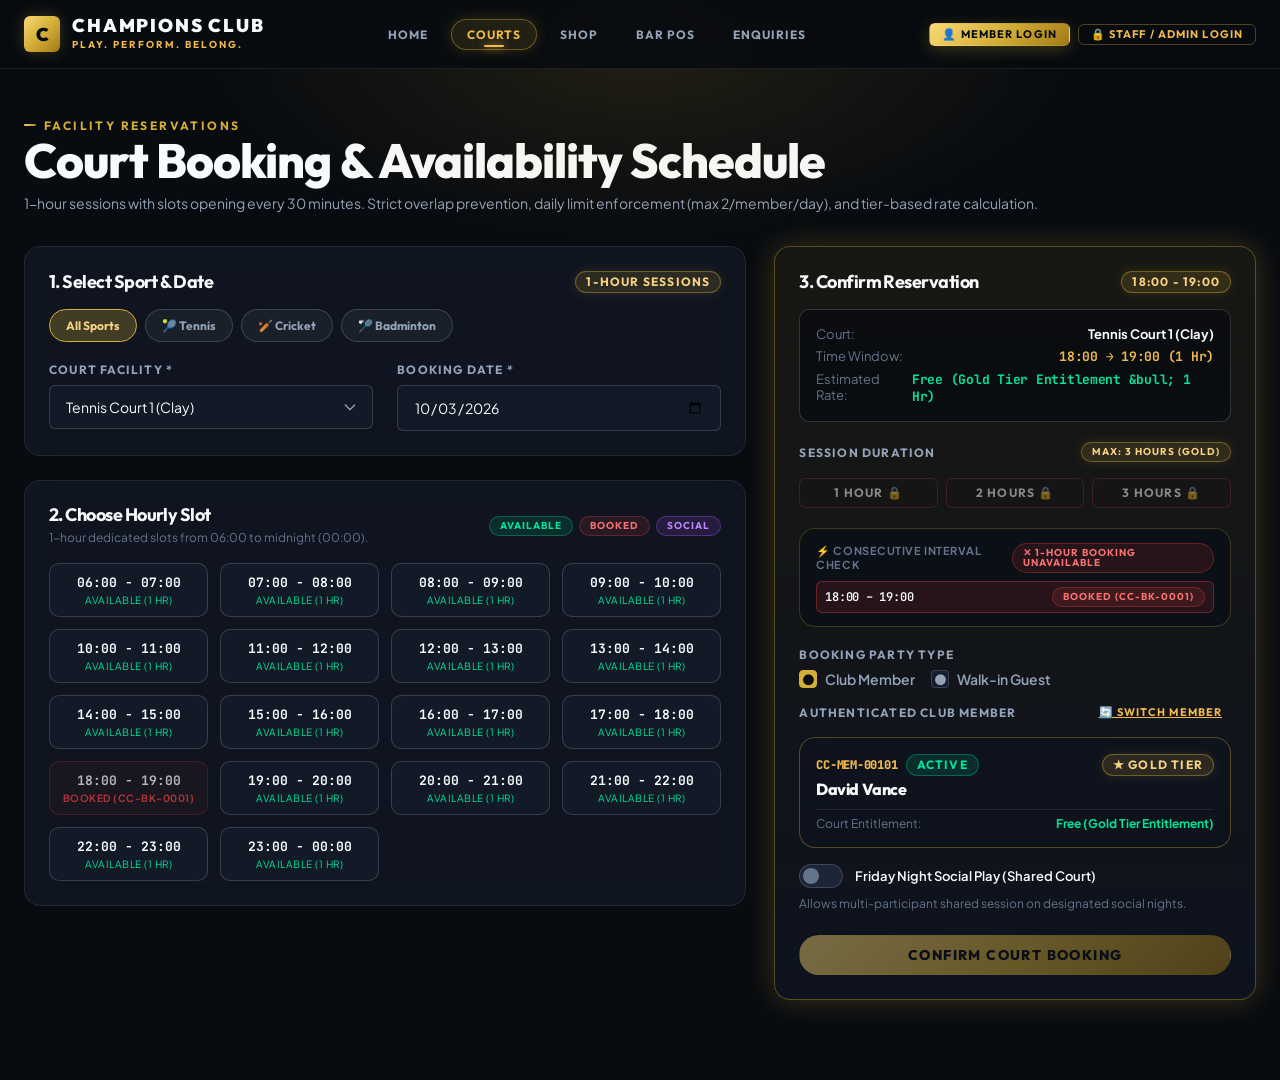
==== commit ffb25148: "feat(frontend): implement multi-hour court booking validation, membership cancellation & pro-rata up" ====
--- a/bookings.html
+++ b/bookings.html
@@ -106,14 +106,11 @@
 
       <nav>
         <ul class="cc-nav-links">
-          <li><a href="index.html" class="cc-nav-link">Landing Page</a></li>
-          <li><a href="bookings.html" class="cc-nav-link is-active">Court Bookings</a></li>
-          <li><a href="shop.html" class="cc-nav-link">Pro Shop</a></li>
+          <li><a href="index.html" class="cc-nav-link">Home</a></li>
+          <li><a href="bookings.html" class="cc-nav-link is-active">Courts</a></li>
+          <li><a href="shop.html" class="cc-nav-link">Shop</a></li>
           <li><a href="pos.html" class="cc-nav-link">Bar POS</a></li>
           <li><a href="crm.html" class="cc-nav-link">Enquiries</a></li>
-          <li><a href="members.html" class="cc-nav-link">Roster (Admin)</a></li>
-          <li><a href="portal.html" class="cc-nav-link cc-text-gold" style="font-weight: 700;">Member Portal</a></li>
-          <li><a href="dashboard.html" class="cc-nav-link cc-text-gold" style="font-weight: 700;">Admin Dashboard</a></li>
         </ul>
       </nav>
 
@@ -219,6 +216,32 @@
               <div style="display: flex; justify-content: space-between; font-size: 13px;">
                 <span style="color: var(--cc-text-muted);">Estimated Rate:</span>
                 <strong class="cc-text-mono" style="color: var(--cc-neon-green);" id="summary-rate-amount">Select Party</strong>
+              </div>
+            </div>
+
+            <!-- DURATION SELECTOR (Dynamic based on Membership Plan) -->
+            <div class="cc-form-group" id="section-duration-group" style="margin-bottom: 1.25rem;">
+              <div style="display: flex; justify-content: space-between; align-items: center; margin-bottom: 0.5rem;">
+                <label class="cc-label" style="margin-bottom: 0;">Session Duration</label>
+                <span class="cc-badge cc-badge-gold" id="duration-tier-limit-badge" style="font-size: 10px;">Max: 3 Hours (Gold)</span>
+              </div>
+              <div style="display: flex; gap: 8px; flex-wrap: wrap;" id="duration-buttons-container">
+                <!-- Populated dynamically: [ 1 Hour ] [ 2 Hours ] [ 3 Hours ] -->
+              </div>
+            </div>
+
+            <!-- AVAILABILITY PREVIEW (Consecutive Interval Breakdown) -->
+            <div class="cc-card cc-card-glass" id="section-availability-preview" style="padding: 0.85rem 1rem; margin-bottom: 1.25rem; border-color: rgba(212, 175, 55, 0.25); background: rgba(10, 14, 23, 0.75);">
+              <div style="display: flex; justify-content: space-between; align-items: center; margin-bottom: 8px;">
+                <span style="font-size: 11px; font-weight: 700; text-transform: uppercase; letter-spacing: 0.05em; color: var(--cc-text-muted);">
+                  ⚡ Consecutive Interval Check
+                </span>
+                <span id="preview-overall-status-badge" class="cc-badge cc-badge-active" style="font-size: 10px;">
+                  ✓ Available
+                </span>
+              </div>
+              <div id="preview-intervals-list" style="display: flex; flex-direction: column; gap: 5px; font-size: 12px;">
+                <!-- Populated dynamically by JS -->
               </div>
             </div>
 
--- a/css/landing.css
+++ b/css/landing.css
@@ -152,11 +152,13 @@
   background: var(--cc-bg-secondary);
   border: 1px solid var(--cc-border-subtle);
   border-radius: var(--cc-radius-xl);
-  padding: var(--cc-space-8);
+  padding: 1.75rem;
   display: flex;
   flex-direction: column;
   position: relative;
   transition: all var(--cc-transition-base);
+  height: 100%;
+  box-sizing: border-box;
 }
 
 .cc-tier-card:hover {
@@ -170,11 +172,12 @@
   box-shadow: var(--cc-shadow-gold);
 }
 
-.cc-tier-featured-pill {
-  position: absolute;
-  top: -12px;
-  left: 50%;
-  transform: translateX(-50%);
+.cc-tier-card-header {
+  display: flex;
+  justify-content: space-between;
+  align-items: center;
+  height: 28px;
+  margin-bottom: 0.75rem;
 }
 
 .cc-tier-name {
@@ -182,34 +185,62 @@
   font-size: var(--cc-text-2xl);
   font-weight: 800;
   color: var(--cc-text-primary);
-  margin-bottom: var(--cc-space-2);
+  margin: 0 0 0.4rem 0;
+  line-height: 1.2;
+  height: 30px;
+}
+
+.cc-tier-desc {
+  font-size: var(--cc-text-sm);
+  color: var(--cc-text-secondary);
+  line-height: 1.45;
+  height: 48px;
+  min-height: 48px;
+  margin: 0 0 1.25rem 0;
+  display: -webkit-box;
+  -webkit-line-clamp: 2;
+  -webkit-box-orient: vertical;
+  overflow: hidden;
 }
 
 .cc-tier-price-box {
-  background: rgba(8, 11, 16, 0.6);
-  border: 1px dashed var(--cc-border-medium);
-  border-radius: var(--cc-radius-md);
-  padding: var(--cc-space-3) var(--cc-space-4);
-  margin: var(--cc-space-4) 0 var(--cc-space-6);
-  text-align: center;
-}
-
-.cc-tier-price-label {
-  font-family: var(--cc-font-display);
-  font-size: var(--cc-text-xs);
+  background: rgba(8, 11, 16, 0.7);
+  border: 1px solid var(--cc-border-medium);
+  border-radius: var(--cc-radius-lg);
+  padding: 12px 16px;
+  margin: 0 0 1.5rem 0;
+  height: 74px;
+  box-sizing: border-box;
+  display: flex;
+  flex-direction: column;
+  justify-content: center;
+  text-align: left;
+}
+
+.cc-tier-price-amount {
+  font-family: var(--cc-font-mono, monospace);
+  font-size: 1.55rem;
   font-weight: 800;
-  letter-spacing: var(--cc-tracking-widest);
-  text-transform: uppercase;
-  color: var(--cc-gold-400);
+  line-height: 1.1;
+  letter-spacing: -0.02em;
+  white-space: nowrap;
+}
+
+.cc-tier-price-sub {
+  font-size: 11px;
+  color: var(--cc-text-muted);
+  font-weight: 500;
+  margin-top: 4px;
+  display: block;
 }
 
 .cc-tier-benefits-list {
   list-style: none;
   padding: 0;
-  margin: 0 0 var(--cc-space-8);
-  display: flex;
-  flex-direction: column;
-  gap: var(--cc-space-3);
+  margin: 0 0 1.75rem 0;
+  display: flex;
+  flex-direction: column;
+  gap: 0.75rem;
   flex-grow: 1;
 }
 
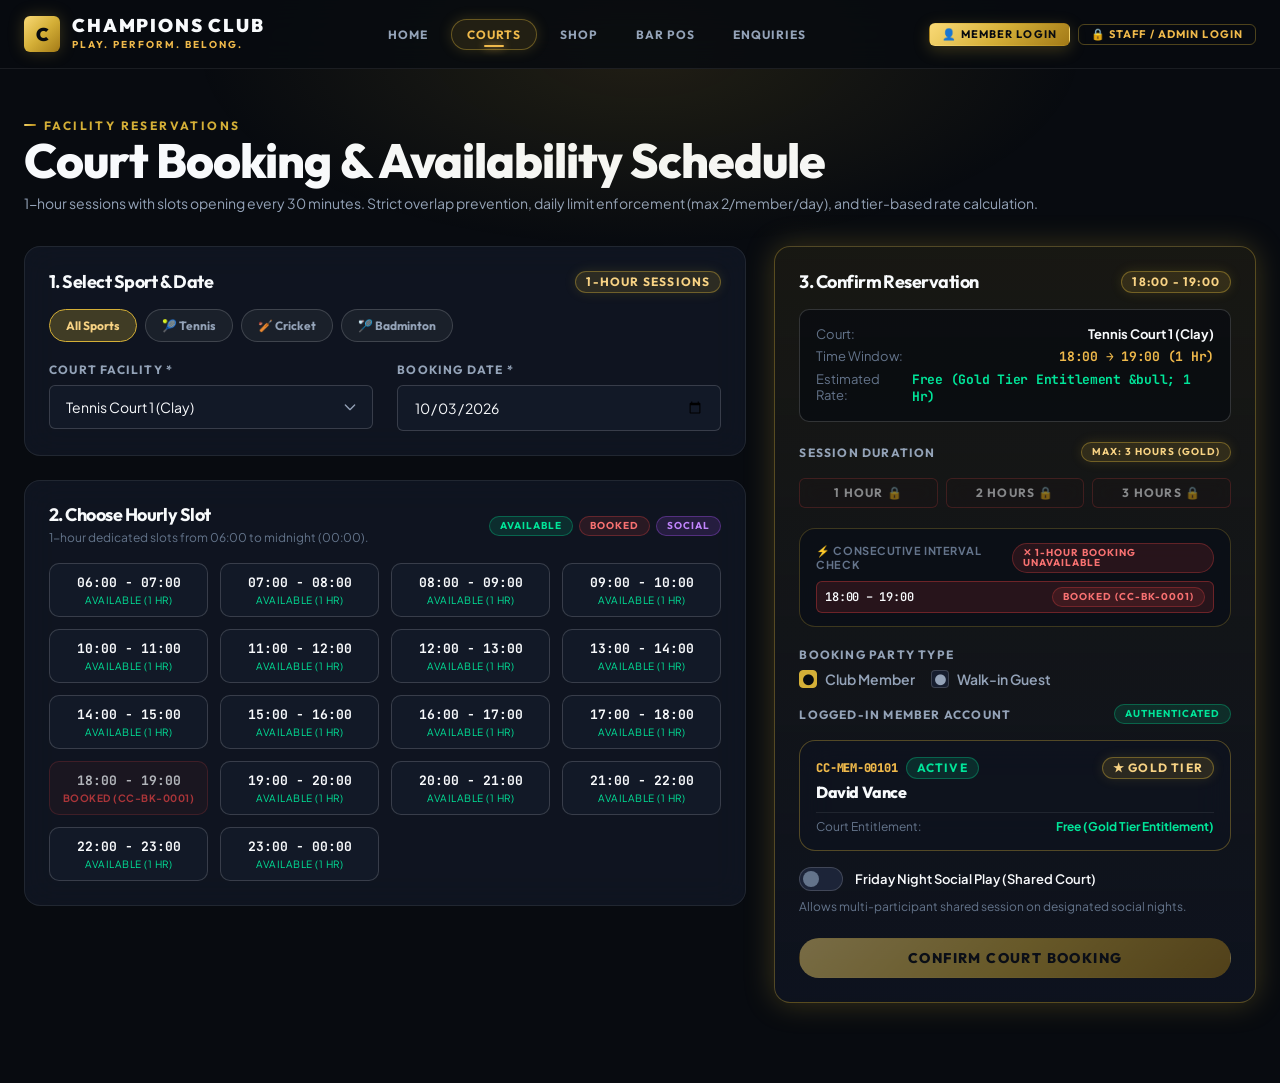
==== commit 104bac59: "fix(bookings): remove switch member button and modal to strictly enforce logged-in member session" ====
--- a/bookings.html
+++ b/bookings.html
@@ -265,10 +265,8 @@
             <!-- Member Identity Display Section (No select box needed) -->
             <div id="section-member-select" class="cc-form-group">
               <div style="display: flex; justify-content: space-between; align-items: center; margin-bottom: 0.5rem;">
-                <label class="cc-label" style="margin-bottom: 0;">Authenticated Club Member</label>
-                <button type="button" class="cc-btn cc-btn-ghost cc-btn-sm" id="btn-switch-member" style="font-size: 11px; color: var(--cc-gold-400); padding: 2px 8px; text-decoration: underline;">
-                  🔄 Switch Member
-                </button>
+                <label class="cc-label" style="margin-bottom: 0;">Logged-In Member Account</label>
+                <span class="cc-badge cc-badge-active" id="member-logged-in-indicator" style="font-size: 10px;">Authenticated</span>
               </div>
 
               <!-- Dynamic Member Identity Card -->
@@ -430,40 +428,7 @@
     </div>
   </div>
 
-  <!-- ==========================================
-       MODAL: SWITCH / SELECT REGISTERED MEMBER
-       ========================================== -->
-  <div class="cc-modal-backdrop" id="modal-switch-member" role="dialog" aria-modal="true" aria-labelledby="modal-switch-title">
-    <div class="cc-modal" style="max-width: 520px;">
-      <div class="cc-modal-header">
-        <div>
-          <span class="cc-eyebrow" style="color: var(--cc-gold-400);">Roster &amp; Member Accounts</span>
-          <h3 class="cc-modal-title" id="modal-switch-title">Select Member for Booking</h3>
-        </div>
-        <button class="cc-modal-close" data-cc-modal-close aria-label="Close dialog">
-          <svg width="20" height="20" fill="none" stroke="currentColor" viewBox="0 0 24 24">
-            <path stroke-linecap="round" stroke-linejoin="round" stroke-width="2" d="M6 18L18 6M6 6l12 12"/>
-          </svg>
-        </button>
-      </div>
-      <div class="cc-modal-body">
-        <p class="cc-body-xs" style="color: var(--cc-text-muted); margin-bottom: 1rem;">
-          Select any active club member below. All newly enrolled members and CRM conversions appear dynamically.
-        </p>
-        
-        <div class="cc-form-group" style="margin-bottom: 1rem;">
-          <input type="text" id="switch-member-search" class="cc-input" placeholder="Search members by name, ID or tier..." style="font-size: 13px;">
-        </div>
-
-        <div id="switch-members-list" style="display: flex; flex-direction: column; gap: 0.5rem; max-height: 280px; overflow-y: auto;">
-          <!-- Dynamically populated from ClubDataStore.getMembers() -->
-        </div>
-      </div>
-      <div class="cc-modal-footer">
-        <button type="button" class="cc-btn cc-btn-ghost cc-btn-sm" data-cc-modal-close>Close</button>
-      </div>
-    </div>
-  </div>
+
 
   <script src="js/club_data_store.js"></script>
   <script src="js/club_api.js"></script>
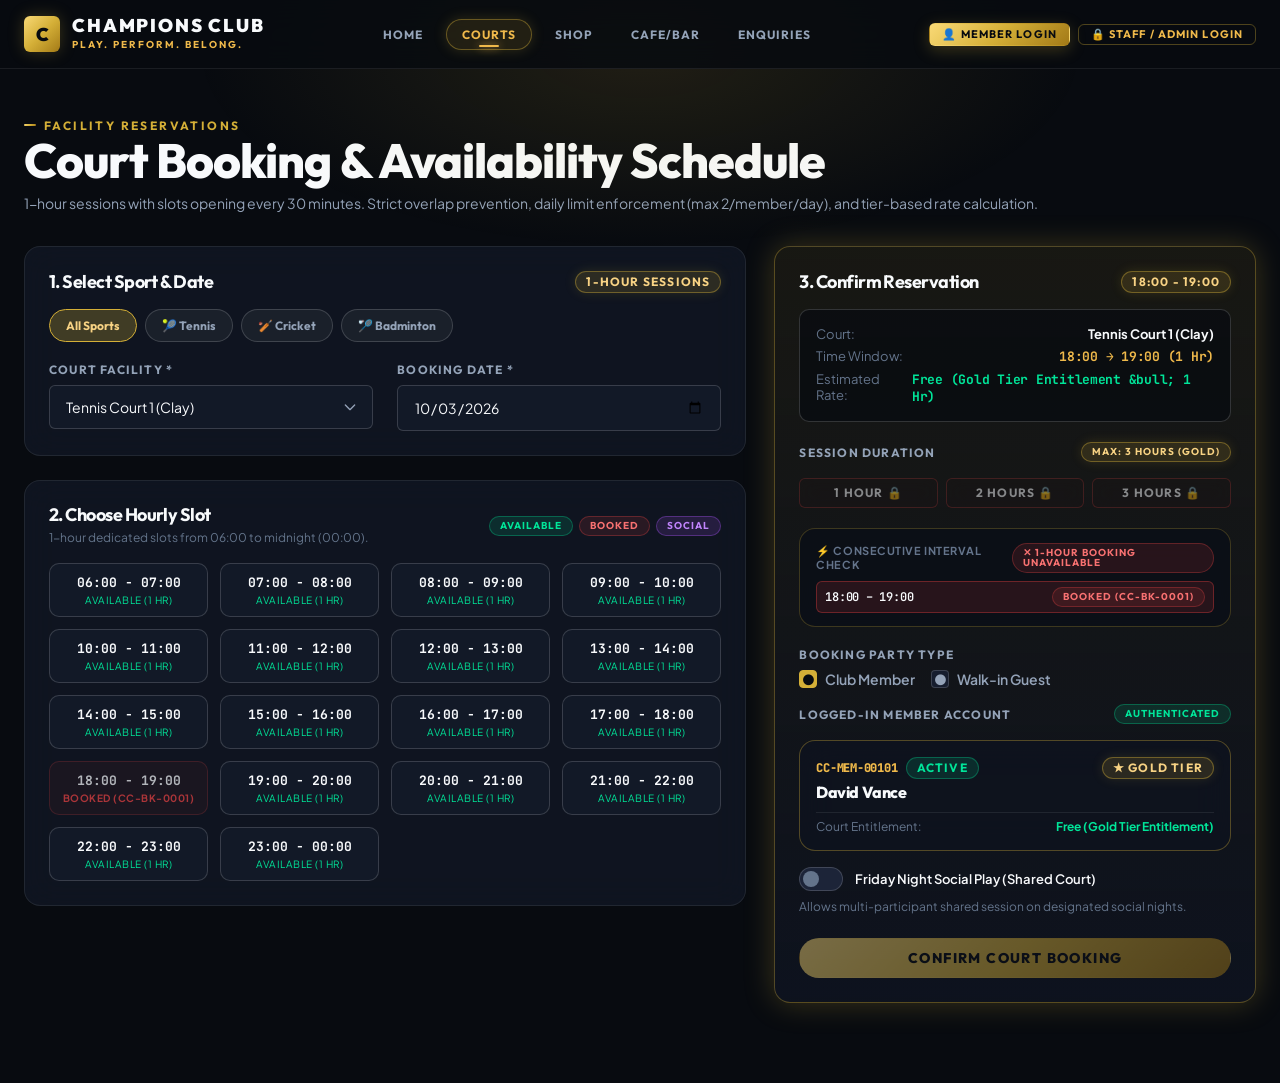
==== commit a9bc0e99: "feat(frontend): fix product image thumbnails, rebrand BAR POS to CAFE/BAR across UI, and upgrade POS" ====
--- a/bookings.html
+++ b/bookings.html
@@ -109,7 +109,7 @@
           <li><a href="index.html" class="cc-nav-link">Home</a></li>
           <li><a href="bookings.html" class="cc-nav-link is-active">Courts</a></li>
           <li><a href="shop.html" class="cc-nav-link">Shop</a></li>
-          <li><a href="pos.html" class="cc-nav-link">Bar POS</a></li>
+          <li><a href="pos.html" class="cc-nav-link">Cafe/Bar</a></li>
           <li><a href="crm.html" class="cc-nav-link">Enquiries</a></li>
         </ul>
       </nav>
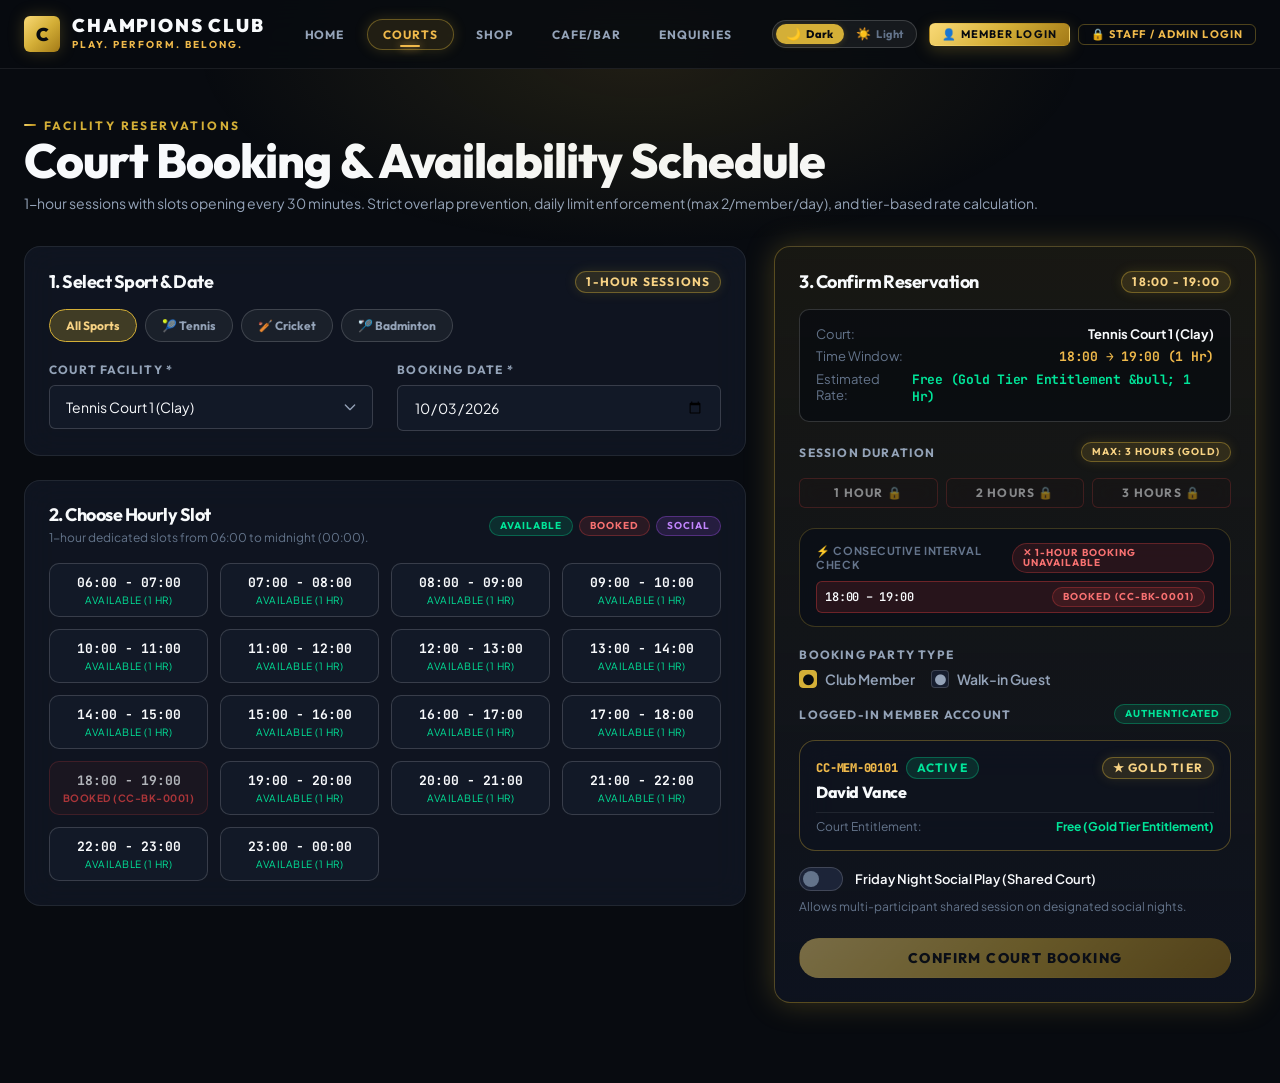
==== commit 398a8d10: "feat(theme): add luxury light/dark theme toggle with persistent localStorage preference and exact Ch" ====
--- a/bookings.html
+++ b/bookings.html
@@ -8,6 +8,11 @@
   <link rel="stylesheet" href="css/design_system.css">
   <link rel="stylesheet" href="css/landing.css">
   <link rel="stylesheet" href="css/admin_auth.css">
+
+  <!-- Immediate Theme Initialization (Prevent Flash) -->
+  <script>
+    (function(){try{var t=localStorage.getItem('cc_theme')||'dark';document.documentElement.setAttribute('data-theme',t);}catch(e){}})();
+  </script>
   <style>
     .cc-slot-grid {
       display: grid;
@@ -114,10 +119,24 @@
         </ul>
       </nav>
 
-      <div class="cc-nav-actions">
-        <span class="cc-badge cc-badge-active">
-          <span class="cc-pulse-dot"></span> Overlap Lock Active
-        </span>
+      <div style="display: flex; align-items: center; gap: 12px;">
+        <!-- Theme Toggle Control -->
+        <button id="cc-theme-toggle-btn" class="cc-theme-pill-toggle" type="button" aria-label="Switch to light theme" title="Switch between Light and Dark mode">
+          <span class="cc-theme-opt cc-theme-opt-dark is-active">
+            <span class="cc-theme-icon">🌙</span>
+            <span class="cc-theme-text">Dark</span>
+          </span>
+          <span class="cc-theme-opt cc-theme-opt-light">
+            <span class="cc-theme-icon">☀️</span>
+            <span class="cc-theme-text">Light</span>
+          </span>
+        </button>
+
+        <div class="cc-nav-actions">
+          <span class="cc-badge cc-badge-active">
+            <span class="cc-pulse-dot"></span> Overlap Lock Active
+          </span>
+        </div>
       </div>
     </div>
   </header>
--- a/css/landing.css
+++ b/css/landing.css
@@ -326,3 +326,54 @@
   flex-direction: column;
   align-items: center;
 }
+
+/* Light Theme overrides for Landing Page */
+[data-theme="light"] .cc-facility-card {
+  background: #FFFFFF;
+  border-color: #DDD9CF;
+  box-shadow: 0 4px 18px rgba(32, 35, 43, 0.06);
+}
+
+[data-theme="light"] .cc-facility-card:hover {
+  border-color: #C9A227;
+  box-shadow: 0 10px 25px rgba(201, 162, 39, 0.15);
+}
+
+[data-theme="light"] .cc-tier-card {
+  background: #FFFFFF;
+  border-color: #DDD9CF;
+  box-shadow: 0 4px 18px rgba(32, 35, 43, 0.06);
+}
+
+[data-theme="light"] .cc-tier-card:hover {
+  box-shadow: 0 10px 25px rgba(32, 35, 43, 0.12);
+}
+
+[data-theme="light"] .cc-tier-card.is-featured {
+  background: linear-gradient(180deg, rgba(201, 162, 39, 0.1) 0%, #FFFFFF 100%);
+  border-color: #C9A227;
+  box-shadow: 0 10px 30px rgba(201, 162, 39, 0.15);
+}
+
+[data-theme="light"] .cc-tier-price-box {
+  background: #FAF9F6;
+  border-color: #DDD9CF;
+}
+
+[data-theme="light"] .cc-shop-cat-card {
+  background: #FFFFFF;
+  border-color: #DDD9CF;
+  box-shadow: 0 4px 18px rgba(32, 35, 43, 0.06);
+}
+
+[data-theme="light"] .cc-shop-cat-card:hover {
+  background: #FAF9F6;
+  border-color: #C9A227;
+}
+
+[data-theme="light"] .cc-cta-section {
+  background: linear-gradient(135deg, rgba(201, 162, 39, 0.12) 0%, #FFFFFF 60%, #FAF9F6 100%);
+  border-color: #C9A227;
+  box-shadow: 0 10px 30px rgba(201, 162, 39, 0.12);
+}
+
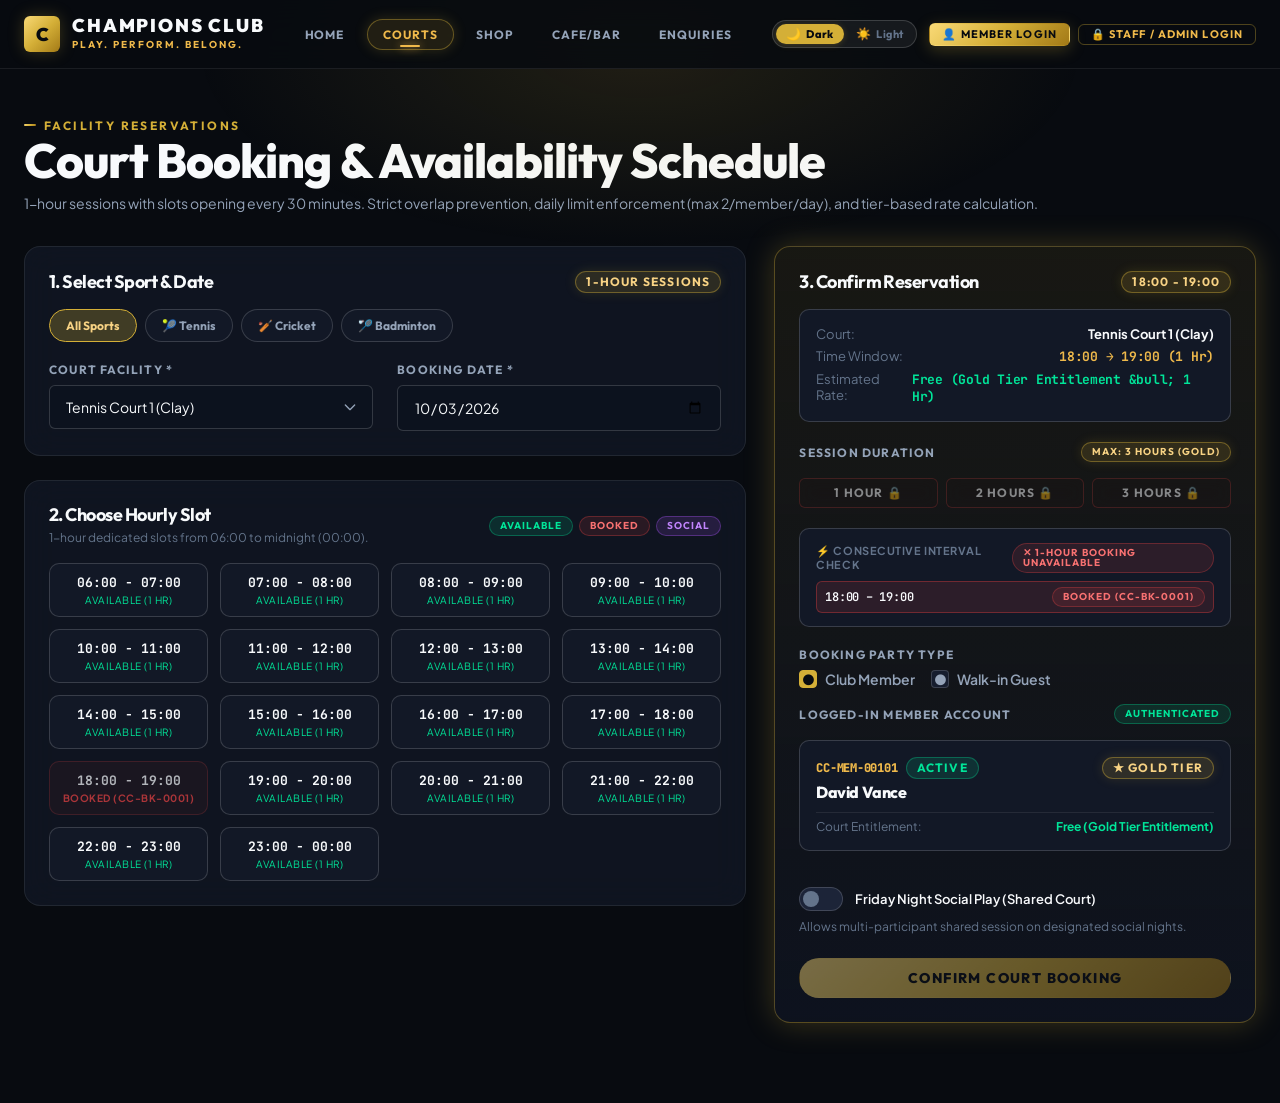
==== commit 7ba99ee6: "style: replace dark slate greyish-black colors in slots and panels with luxury light theme tokens" ====
--- a/bookings.html
+++ b/bookings.html
@@ -21,7 +21,7 @@
       margin-top: 1rem;
     }
     .cc-slot-btn {
-      background: rgba(22, 29, 46, 0.6);
+      background: var(--cc-bg-surface);
       border: 1px solid var(--cc-border-medium);
       border-radius: var(--cc-radius-md);
       padding: 10px 8px;
@@ -72,7 +72,7 @@
       color: var(--cc-text-muted);
     }
     .cc-court-filter-pill {
-      background: rgba(255, 255, 255, 0.05);
+      background: var(--cc-bg-surface);
       border: 1px solid var(--cc-border-medium);
       color: var(--cc-text-secondary);
       padding: 8px 16px;
@@ -92,6 +92,83 @@
       border-color: var(--cc-gold-500);
       color: var(--cc-gold-300);
     }
+
+    .cc-booking-info-box {
+      background: var(--cc-bg-surface);
+      border: 1px solid var(--cc-border-medium);
+      border-radius: var(--cc-radius-md);
+      padding: 1rem;
+      margin-bottom: 1.25rem;
+    }
+
+    /* Light Theme Refinements for Booking Slots & Panels */
+    [data-theme="light"] .cc-slot-btn {
+      background: #FFFFFF;
+      border-color: #DDD9CF;
+      color: #20232B;
+      box-shadow: 0 2px 6px rgba(32, 35, 43, 0.04);
+    }
+    [data-theme="light"] .cc-slot-btn:hover:not(.is-occupied):not(.is-disabled) {
+      border-color: #C9A227;
+      background: #FAF9F6;
+      box-shadow: 0 4px 12px rgba(201, 162, 39, 0.15);
+    }
+    [data-theme="light"] .cc-slot-btn.is-selected {
+      background: linear-gradient(135deg, #DFBE52 0%, #C9A227 50%, #A98212 100%);
+      border-color: #C9A227;
+      color: #FFFFFF !important;
+      box-shadow: 0 4px 14px rgba(201, 162, 39, 0.35);
+    }
+    [data-theme="light"] .cc-slot-btn.is-selected .cc-slot-time,
+    [data-theme="light"] .cc-slot-btn.is-selected .cc-slot-status {
+      color: #FFFFFF !important;
+    }
+    [data-theme="light"] .cc-slot-btn.is-occupied {
+      background: rgba(201, 74, 74, 0.06);
+      border-color: rgba(201, 74, 74, 0.2);
+    }
+    [data-theme="light"] .cc-slot-btn.is-occupied .cc-slot-time {
+      color: #7B7D84;
+    }
+    [data-theme="light"] .cc-slot-btn.is-occupied .cc-slot-status {
+      color: #C94A4A;
+    }
+    [data-theme="light"] .cc-slot-btn.is-social {
+      background: rgba(168, 85, 247, 0.08);
+      border-color: rgba(168, 85, 247, 0.25);
+    }
+    [data-theme="light"] .cc-court-filter-pill {
+      background: #FFFFFF;
+      border-color: #DDD9CF;
+      color: #62656D;
+    }
+    [data-theme="light"] .cc-court-filter-pill:hover {
+      background: #FAF9F6;
+      border-color: #C9A227;
+      color: #20232B;
+    }
+    [data-theme="light"] .cc-court-filter-pill.is-active {
+      background: rgba(201, 162, 39, 0.15);
+      border-color: #C9A227;
+      color: #20232B;
+    }
+    [data-theme="light"] .cc-booking-info-box,
+    [data-theme="light"] #section-availability-preview,
+    [data-theme="light"] #member-active-badge-card {
+      background: #FFFFFF !important;
+      border-color: #DDD9CF !important;
+      box-shadow: 0 2px 10px rgba(32, 35, 43, 0.04);
+    }
+    [data-theme="light"] #duration-buttons-container .cc-btn-secondary {
+      background: #FAF9F6;
+      border-color: #DDD9CF;
+      color: #20232B;
+    }
+    [data-theme="light"] #duration-buttons-container .cc-btn-secondary.is-disabled {
+      background: #F5F3EE !important;
+      border-color: #DDD9CF !important;
+      color: #7B7D84 !important;
+    }
   </style>
 </head>
 <body>
@@ -223,7 +300,7 @@
 
           <form id="court-booking-form">
             <!-- Selected Window Summary -->
-            <div style="background: rgba(8, 11, 16, 0.7); border: 1px solid var(--cc-border-medium); border-radius: var(--cc-radius-md); padding: 1rem; margin-bottom: 1.25rem;">
+            <div class="cc-booking-info-box">
               <div style="display: flex; justify-content: space-between; font-size: 13px; margin-bottom: 6px;">
                 <span style="color: var(--cc-text-muted);">Court:</span>
                 <strong style="color: var(--cc-text-primary);" id="summary-court-name">Tennis Court 1 (Clay)</strong>
@@ -250,7 +327,7 @@
             </div>
 
             <!-- AVAILABILITY PREVIEW (Consecutive Interval Breakdown) -->
-            <div class="cc-card cc-card-glass" id="section-availability-preview" style="padding: 0.85rem 1rem; margin-bottom: 1.25rem; border-color: rgba(212, 175, 55, 0.25); background: rgba(10, 14, 23, 0.75);">
+            <div class="cc-booking-info-box" id="section-availability-preview" style="padding: 0.85rem 1rem;">
               <div style="display: flex; justify-content: space-between; align-items: center; margin-bottom: 8px;">
                 <span style="font-size: 11px; font-weight: 700; text-transform: uppercase; letter-spacing: 0.05em; color: var(--cc-text-muted);">
                   ⚡ Consecutive Interval Check
@@ -289,7 +366,7 @@
               </div>
 
               <!-- Dynamic Member Identity Card -->
-              <div class="cc-card cc-card-glass" id="member-active-badge-card" style="padding: 1rem; border-color: rgba(212, 175, 55, 0.35); background: rgba(14, 19, 31, 0.75);">
+              <div class="cc-booking-info-box" id="member-active-badge-card" style="padding: 1rem;">
                 <div style="display: flex; justify-content: space-between; align-items: flex-start; margin-bottom: 0.5rem;">
                   <div>
                     <div style="display: flex; align-items: center; gap: 8px;">
@@ -420,7 +497,7 @@
           Your 1-hour court session has been successfully booked with conflict-lock validation.
         </p>
 
-        <div style="background: rgba(22, 29, 46, 0.6); border: 1px solid var(--cc-border-subtle); border-radius: var(--cc-radius-md); padding: 1rem; text-align: left; display: flex; flex-direction: column; gap: 0.5rem; font-size: 13px;">
+        <div class="cc-booking-info-box" style="text-align: left; display: flex; flex-direction: column; gap: 0.5rem; font-size: 13px;">
           <div style="display: flex; justify-content: space-between;">
             <span style="color: var(--cc-text-muted);">Court:</span>
             <strong id="confirm-modal-court" style="color: var(--cc-text-primary);">-</strong>
